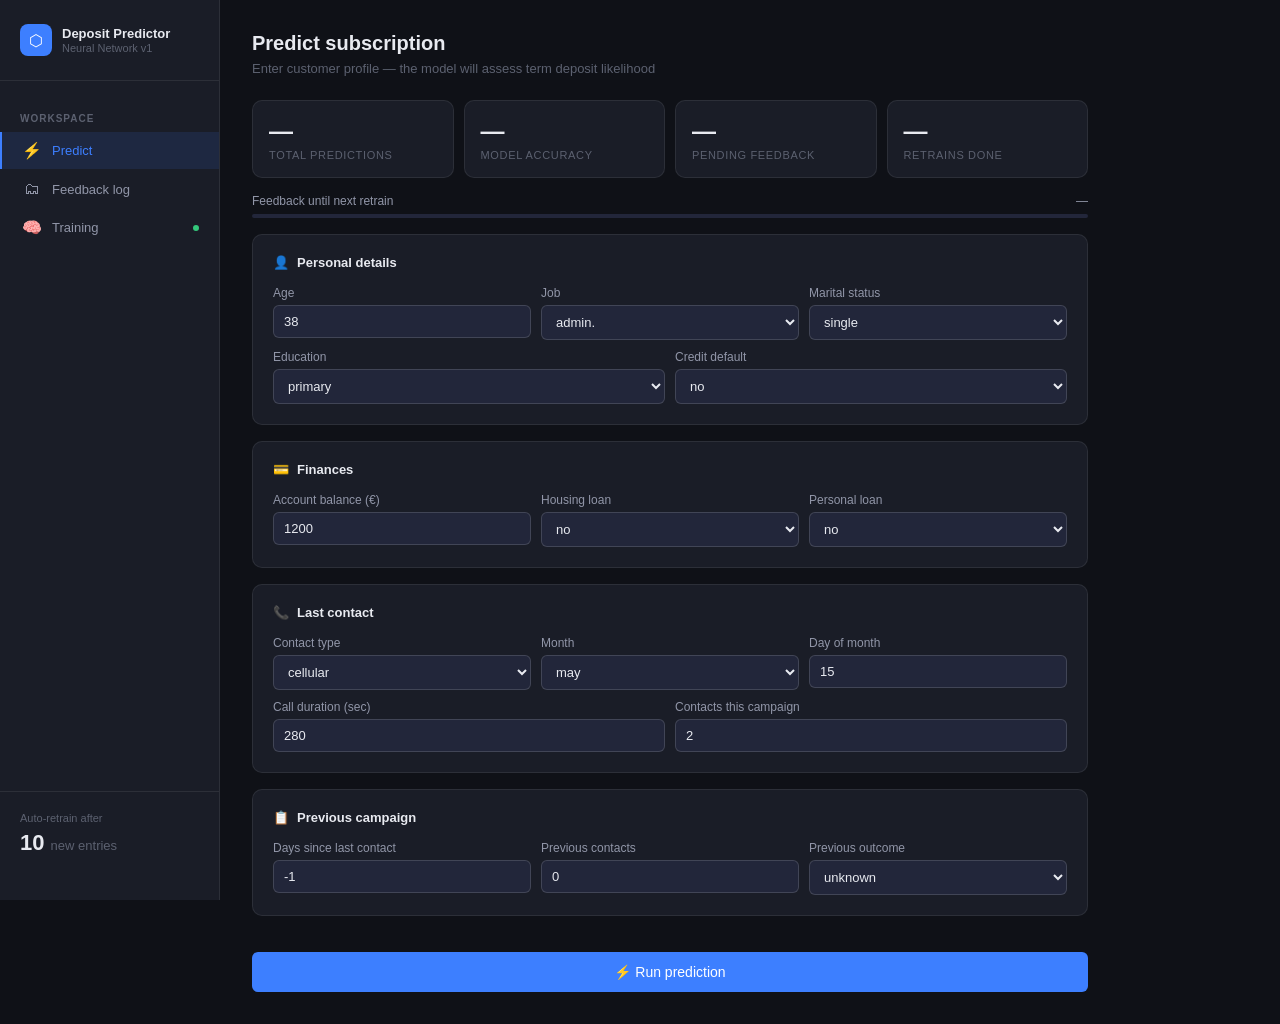
==== static/index.html @ cfec5ee8 "Frontend and new features" ====
<!DOCTYPE html>
<html lang="en">
<head>
<meta charset="UTF-8"/>
<meta name="viewport" content="width=device-width,initial-scale=1"/>
<title>Term Deposit Predictor</title>
<style>
  :root {
    --bg: #0f1117;
    --bg2: #1a1d27;
    --bg3: #22263a;
    --border: rgba(255,255,255,0.08);
    --border2: rgba(255,255,255,0.14);
    --text: #e8eaf0;
    --text2: #9196a8;
    --text3: #5c6170;
    --blue: #3d7fff;
    --blue-dim: rgba(61,127,255,0.12);
    --blue-border: rgba(61,127,255,0.35);
    --green: #34c77b;
    --green-dim: rgba(52,199,123,0.12);
    --green-border: rgba(52,199,123,0.3);
    --red: #f25b5b;
    --red-dim: rgba(242,91,91,0.12);
    --red-border: rgba(242,91,91,0.3);
    --amber: #f5a623;
    --amber-dim: rgba(245,166,35,0.12);
    --radius: 10px;
    --radius-sm: 6px;
    --font: -apple-system, BlinkMacSystemFont, "Segoe UI", sans-serif;
    --mono: "JetBrains Mono", "Fira Code", monospace;
  }
  * { box-sizing: border-box; margin: 0; padding: 0; }
  body { background: var(--bg); color: var(--text); font-family: var(--font); font-size: 14px; min-height: 100vh; }

  /* Layout */
  .shell { display: flex; min-height: 100vh; }
  .sidebar { width: 220px; flex-shrink: 0; background: var(--bg2); border-right: 1px solid var(--border); padding: 1.5rem 0; display: flex; flex-direction: column; position: fixed; top: 0; left: 0; height: 100vh; }
  .main { margin-left: 220px; flex: 1; padding: 2rem; max-width: 900px; }

  .logo { padding: 0 1.25rem 1.5rem; display: flex; align-items: center; gap: 10px; border-bottom: 1px solid var(--border); margin-bottom: 1rem; }
  .logo-icon { width: 32px; height: 32px; background: var(--blue); border-radius: 8px; display: flex; align-items: center; justify-content: center; font-size: 16px; color: #fff; flex-shrink: 0; }
  .logo-text { font-size: 13px; font-weight: 600; color: var(--text); line-height: 1.3; }
  .logo-sub { font-size: 11px; color: var(--text3); font-weight: 400; }

  .nav-item { display: flex; align-items: center; gap: 10px; padding: 9px 1.25rem; font-size: 13px; color: var(--text2); cursor: pointer; transition: all .15s; border-left: 2px solid transparent; margin-bottom: 2px; }
  .nav-item:hover { color: var(--text); background: rgba(255,255,255,0.04); }
  .nav-item.active { color: var(--blue); background: var(--blue-dim); border-left-color: var(--blue); }
  .nav-icon { font-size: 16px; width: 20px; text-align: center; }

  .nav-section { font-size: 10px; font-weight: 600; color: var(--text3); letter-spacing: .1em; text-transform: uppercase; padding: 1rem 1.25rem .5rem; }

  .status-dot { width: 6px; height: 6px; border-radius: 50%; background: var(--green); margin-left: auto; flex-shrink: 0; }
  .status-dot.retraining { background: var(--amber); animation: pulse 1s infinite; }
  @keyframes pulse { 0%,100%{opacity:1} 50%{opacity:.4} }

  /* Cards */
  .card { background: var(--bg2); border: 1px solid var(--border); border-radius: var(--radius); padding: 1.25rem; margin-bottom: 1rem; }
  .card-title { font-size: 13px; font-weight: 600; color: var(--text); margin-bottom: 1rem; display: flex; align-items: center; gap: 8px; }
  .card-title .icon { color: var(--blue); }

  /* Stat row */
  .stat-row { display: grid; grid-template-columns: repeat(4, 1fr); gap: 10px; margin-bottom: 1rem; }
  .stat { background: var(--bg2); border: 1px solid var(--border); border-radius: var(--radius); padding: 1rem; }
  .stat .val { font-size: 24px; font-weight: 600; color: var(--text); font-variant-numeric: tabular-nums; }
  .stat .lbl { font-size: 11px; color: var(--text3); margin-top: 4px; text-transform: uppercase; letter-spacing: .06em; }
  .stat .delta { font-size: 11px; margin-top: 4px; }
  .delta-pos { color: var(--green); }
  .delta-neg { color: var(--red); }

  /* Progress bar */
  .progress-wrap { margin-bottom: 1rem; }
  .progress-label { display: flex; justify-content: space-between; font-size: 12px; color: var(--text2); margin-bottom: 6px; }
  .progress-track { height: 4px; background: var(--bg3); border-radius: 2px; overflow: hidden; }
  .progress-fill { height: 100%; border-radius: 2px; background: var(--blue); transition: width .4s ease; }
  .progress-fill.complete { background: var(--amber); }

  /* Form */
  .section-label { font-size: 10px; font-weight: 600; color: var(--text3); letter-spacing: .1em; text-transform: uppercase; margin: 1.25rem 0 .75rem; }
  .grid-2 { display: grid; grid-template-columns: 1fr 1fr; gap: 10px; }
  .grid-3 { display: grid; grid-template-columns: 1fr 1fr 1fr; gap: 10px; }
  .field { display: flex; flex-direction: column; gap: 5px; }
  .field label { font-size: 12px; color: var(--text2); }
  .field input, .field select {
    background: var(--bg3); border: 1px solid var(--border2); border-radius: var(--radius-sm);
    color: var(--text); font-size: 13px; padding: 8px 10px; outline: none;
    transition: border-color .15s; width: 100%;
  }
  .field input:focus, .field select:focus { border-color: var(--blue); box-shadow: 0 0 0 3px rgba(61,127,255,.12); }
  .field select option { background: var(--bg3); }

  /* Buttons */
  .btn { padding: 10px 18px; border-radius: var(--radius-sm); font-size: 13px; font-weight: 500; cursor: pointer; border: none; display: inline-flex; align-items: center; gap: 8px; transition: all .15s; }
  .btn-primary { background: var(--blue); color: #fff; }
  .btn-primary:hover { background: #2d6ff5; }
  .btn-primary:disabled { opacity: .45; cursor: not-allowed; }
  .btn-ghost { background: transparent; color: var(--text2); border: 1px solid var(--border2); }
  .btn-ghost:hover { color: var(--text); background: rgba(255,255,255,0.05); }
  .btn-full { width: 100%; justify-content: center; margin-top: 1.25rem; padding: 12px; font-size: 14px; }

  /* Result */
  .result-header { display: flex; align-items: center; justify-content: space-between; margin-bottom: 1rem; }
  .badge { font-size: 12px; font-weight: 600; padding: 4px 12px; border-radius: 20px; }
  .badge-yes { background: var(--green-dim); color: var(--green); border: 1px solid var(--green-border); }
  .badge-no  { background: var(--red-dim);   color: var(--red);   border: 1px solid var(--red-border); }

  .prob-display { font-size: 36px; font-weight: 700; color: var(--text); margin-bottom: .25rem; font-variant-numeric: tabular-nums; }
  .prob-sub { font-size: 12px; color: var(--text3); }

  .prob-bar-track { height: 8px; background: var(--bg3); border-radius: 4px; overflow: hidden; margin: 1rem 0 .35rem; }
  .prob-bar-fill { height: 100%; border-radius: 4px; transition: width .7s cubic-bezier(.4,0,.2,1), background .4s; }
  .prob-axis { display: flex; justify-content: space-between; font-size: 11px; color: var(--text3); }

  .factor-row { display: flex; align-items: center; gap: 10px; margin-bottom: 8px; }
  .factor-name { width: 170px; font-size: 12px; color: var(--text2); white-space: nowrap; overflow: hidden; text-overflow: ellipsis; flex-shrink: 0; }
  .factor-bar-wrap { flex: 1; height: 4px; background: var(--bg3); border-radius: 2px; overflow: hidden; }
  .factor-bar { height: 100%; border-radius: 2px; }
  .factor-val { width: 38px; text-align: right; font-size: 11px; color: var(--text3); font-variant-numeric: tabular-nums; }

  .divider { height: 1px; background: var(--border); margin: 1rem 0; }

  /* Feedback */
  .feedback-section { background: var(--bg3); border: 1px solid var(--border); border-radius: var(--radius); padding: 1rem 1.25rem; margin-top: 1rem; }
  .feedback-q { font-size: 13px; color: var(--text2); margin-bottom: .75rem; }
  .feedback-btns { display: flex; gap: 8px; }
  .fb-btn { flex: 1; padding: 10px; border-radius: var(--radius-sm); font-size: 13px; font-weight: 500; cursor: pointer; border: 1px solid var(--border2); background: var(--bg2); color: var(--text2); display: flex; align-items: center; justify-content: center; gap: 6px; transition: all .15s; }
  .fb-btn:hover { border-color: var(--border2); background: rgba(255,255,255,.05); color: var(--text); }
  .fb-btn.active-yes { background: var(--green-dim); border-color: var(--green-border); color: var(--green); }
  .fb-btn.active-no  { background: var(--red-dim);   border-color: var(--red-border);   color: var(--red); }
  .fb-btn:disabled { opacity: .5; cursor: not-allowed; }

  .retrain-notice { margin-top: 10px; font-size: 12px; color: var(--text3); display: flex; align-items: center; gap: 6px; }
  .retrain-notice.triggered { color: var(--amber); }

  /* History table */
  .table-wrap { overflow-x: auto; }
  table { width: 100%; border-collapse: collapse; font-size: 12px; }
  th { font-size: 11px; color: var(--text3); font-weight: 600; text-transform: uppercase; letter-spacing: .06em; padding: 8px 12px; text-align: left; border-bottom: 1px solid var(--border); }
  td { padding: 9px 12px; border-bottom: 1px solid var(--border); color: var(--text2); vertical-align: middle; }
  tr:last-child td { border-bottom: none; }
  .pill { display: inline-block; font-size: 11px; font-weight: 500; padding: 2px 8px; border-radius: 20px; }
  .pill-yes { background: var(--green-dim); color: var(--green); }
  .pill-no  { background: var(--red-dim);   color: var(--red); }
  .pill-match { background: rgba(61,127,255,.12); color: var(--blue); }
  .pill-miss  { background: var(--amber-dim); color: var(--amber); }
  .pill-pending { background: rgba(255,255,255,.06); color: var(--text3); }

  /* Retrain log */
  .log-row { padding: 10px; border-bottom: 1px solid var(--border); font-size: 12px; }
  .log-row:last-child { border-bottom: none; }
  .log-meta { display: flex; align-items: center; justify-content: space-between; margin-bottom: 4px; }
  .log-ts { color: var(--text3); font-family: var(--mono); font-size: 11px; }
  .log-auc { font-weight: 600; color: var(--blue); }
  .log-detail { color: var(--text3); }
  .log-err { color: var(--red); }

  /* Spinner */
  .spin { width: 14px; height: 14px; border: 2px solid rgba(255,255,255,.15); border-top-color: #fff; border-radius: 50%; animation: spin .6s linear infinite; }
  @keyframes spin { to { transform: rotate(360deg); } }
  .spin-blue { border-color: var(--blue-dim); border-top-color: var(--blue); }
  .spin-amber { border-color: var(--amber-dim); border-top-color: var(--amber); }

  /* Page */
  .page { display: none; }
  .page.active { display: block; }
  .page-title { font-size: 20px; font-weight: 600; color: var(--text); margin-bottom: .35rem; }
  .page-sub   { font-size: 13px; color: var(--text3); margin-bottom: 1.5rem; }

  /* Alert */
  .alert { padding: 10px 14px; border-radius: var(--radius-sm); font-size: 13px; margin-bottom: 1rem; display: flex; align-items: center; gap: 8px; }
  .alert-warn { background: var(--amber-dim); border: 1px solid rgba(245,166,35,.3); color: var(--amber); }
  .alert-info { background: var(--blue-dim); border: 1px solid var(--blue-border); color: #78aaff; }
  .alert-success { background: var(--green-dim); border: 1px solid var(--green-border); color: var(--green); }
  .hidden { display: none !important; }
</style>
</head>
<body>
<div class="shell">

  <!-- Sidebar -->
  <nav class="sidebar">
    <div class="logo">
      <div class="logo-icon">⬡</div>
      <div>
        <div class="logo-text">Deposit Predictor</div>
        <div class="logo-sub">Neural Network v1</div>
      </div>
    </div>

    <div class="nav-section">Workspace</div>
    <div class="nav-item active" onclick="showPage('predict')">
      <span class="nav-icon">⚡</span> Predict
    </div>
    <div class="nav-item" onclick="showPage('history')">
      <span class="nav-icon">🗂</span> Feedback log
    </div>
    <div class="nav-item" onclick="showPage('training')">
      <span class="nav-icon">🧠</span> Training
      <span class="status-dot" id="sidebar-dot"></span>
    </div>

    <div style="margin-top:auto; padding: 1.25rem; border-top: 1px solid var(--border)">
      <div style="font-size:11px; color:var(--text3); margin-bottom:6px">Auto-retrain after</div>
      <div style="font-size:22px; font-weight:700; color:var(--text)">10 <span style="font-size:13px;font-weight:400;color:var(--text3)">new entries</span></div>
    </div>
  </nav>

  <!-- Main -->
  <main class="main">

    <!-- ── Predict page ── -->
    <div class="page active" id="page-predict">
      <div class="page-title">Predict subscription</div>
      <div class="page-sub">Enter customer profile — the model will assess term deposit likelihood</div>

      <div class="stat-row" id="stat-row">
        <div class="stat"><div class="val" id="st-total">—</div><div class="lbl">Total predictions</div></div>
        <div class="stat"><div class="val" id="st-acc">—</div><div class="lbl">Model accuracy</div></div>
        <div class="stat"><div class="val" id="st-pending">—</div><div class="lbl">Pending feedback</div></div>
        <div class="stat"><div class="val" id="st-retrains">—</div><div class="lbl">Retrains done</div></div>
      </div>

      <div class="progress-wrap" id="progress-wrap">
        <div class="progress-label">
          <span id="progress-label-text">Feedback until next retrain</span>
          <span id="progress-label-val">—</span>
        </div>
        <div class="progress-track"><div class="progress-fill" id="progress-fill" style="width:0%"></div></div>
      </div>

      <div id="model-warn" class="alert alert-warn hidden">⚠ Model file not found. Place <code>best_model.keras</code> and <code>preprocessor.pkl</code> in the same folder as <code>main.py</code>.</div>
      <div id="retrain-alert" class="alert alert-info hidden"><div class="spin spin-amber" style="width:12px;height:12px;flex-shrink:0"></div> Model is retraining on new data in the background…</div>

      <div class="card">
        <div class="card-title"><span class="icon">👤</span> Personal details</div>
        <div class="grid-3">
          <div class="field"><label>Age</label><input type="number" id="age" value="38" min="18" max="95"></div>
          <div class="field"><label>Job</label>
            <select id="job"><option>admin.</option><option>blue-collar</option><option>entrepreneur</option><option>housemaid</option><option>management</option><option>retired</option><option>self-employed</option><option>services</option><option>student</option><option>technician</option><option>unemployed</option><option>unknown</option></select>
          </div>
          <div class="field"><label>Marital status</label>
            <select id="marital"><option>single</option><option>married</option><option>divorced</option></select>
          </div>
        </div>
        <div class="grid-2" style="margin-top:10px">
          <div class="field"><label>Education</label>
            <select id="education"><option>primary</option><option>secondary</option><option>tertiary</option><option>unknown</option></select>
          </div>
          <div class="field"><label>Credit default</label>
            <select id="default"><option>no</option><option>yes</option></select>
          </div>
        </div>
      </div>

      <div class="card">
        <div class="card-title"><span class="icon">💳</span> Finances</div>
        <div class="grid-3">
          <div class="field"><label>Account balance (€)</label><input type="number" id="balance" value="1200"></div>
          <div class="field"><label>Housing loan</label><select id="housing"><option>no</option><option>yes</option></select></div>
          <div class="field"><label>Personal loan</label><select id="loan"><option>no</option><option>yes</option></select></div>
        </div>
      </div>

      <div class="card">
        <div class="card-title"><span class="icon">📞</span> Last contact</div>
        <div class="grid-3">
          <div class="field"><label>Contact type</label><select id="contact"><option>cellular</option><option>telephone</option><option>unknown</option></select></div>
          <div class="field"><label>Month</label>
            <select id="month"><option>jan</option><option>feb</option><option>mar</option><option>apr</option><option value="may" selected>may</option><option>jun</option><option>jul</option><option>aug</option><option>sep</option><option>oct</option><option>nov</option><option>dec</option></select>
          </div>
          <div class="field"><label>Day of month</label><input type="number" id="day" value="15" min="1" max="31"></div>
        </div>
        <div class="grid-2" style="margin-top:10px">
          <div class="field"><label>Call duration (sec)</label><input type="number" id="duration" value="280" min="0"></div>
          <div class="field"><label>Contacts this campaign</label><input type="number" id="campaign" value="2" min="1"></div>
        </div>
      </div>

      <div class="card">
        <div class="card-title"><span class="icon">📋</span> Previous campaign</div>
        <div class="grid-3">
          <div class="field"><label>Days since last contact</label><input type="number" id="pdays" value="-1"></div>
          <div class="field"><label>Previous contacts</label><input type="number" id="previous" value="0"></div>
          <div class="field"><label>Previous outcome</label>
            <select id="poutcome"><option>unknown</option><option>failure</option><option>success</option><option>other</option></select>
          </div>
        </div>
      </div>

      <button class="btn btn-primary btn-full" id="pred-btn" onclick="runPrediction()">
        <span id="pred-btn-content">⚡ Run prediction</span>
      </button>

      <!-- Result -->
      <div id="result-section" class="hidden" style="margin-top:1rem">
        <div class="card">
          <div class="result-header">
            <div>
              <div style="font-size:11px;color:var(--text3);margin-bottom:4px;text-transform:uppercase;letter-spacing:.08em">Verdict</div>
              <div id="pred-text" style="font-size:16px;font-weight:600;color:var(--text)">—</div>
            </div>
            <span class="badge" id="pred-badge">—</span>
          </div>

          <div class="prob-display" id="prob-display">—</div>
          <div class="prob-sub">Probability of subscription</div>
          <div class="prob-bar-track"><div class="prob-bar-fill" id="prob-bar" style="width:0%"></div></div>
          <div class="prob-axis"><span>0%</span><span>50%</span><span>100%</span></div>

          <div class="divider"></div>
          <div style="font-size:12px;font-weight:600;color:var(--text);margin-bottom:.75rem">Feature contributions</div>
          <div id="factors"></div>
        </div>

        <div class="feedback-section">
          <div class="feedback-q">Did this customer <strong style="color:var(--text)">actually</strong> subscribe to the term deposit?</div>
          <div class="feedback-btns">
            <button class="fb-btn" id="fb-yes" onclick="submitFeedback(1)">✓ Yes, subscribed</button>
            <button class="fb-btn" id="fb-no"  onclick="submitFeedback(0)">✗ No, did not</button>
          </div>
          <div class="retrain-notice hidden" id="retrain-notice"></div>
        </div>
      </div>
    </div>

    <!-- ── History page ── -->
    <div class="page" id="page-history">
      <div class="page-title">Feedback log</div>
      <div class="page-sub">All labelled predictions — ground truth used for retraining</div>
      <div class="card">
        <div class="table-wrap">
          <table id="hist-table">
            <thead><tr>
              <th>#</th><th>Age</th><th>Job</th><th>Balance</th><th>Duration</th>
              <th>Predicted</th><th>Prob</th><th>Actual</th><th>Result</th><th>Used</th><th>Date</th>
            </tr></thead>
            <tbody id="hist-tbody"><tr><td colspan="11" style="text-align:center;padding:2rem;color:var(--text3)">Loading…</td></tr></tbody>
          </table>
        </div>
      </div>
    </div>

    <!-- ── Training page ── -->
    <div class="page" id="page-training">
      <div class="page-title">Training log</div>
      <div class="page-sub">Model retraining history — triggered automatically after every 10 new labelled entries</div>

      <div class="stat-row">
        <div class="stat"><div class="val" id="tr-total">—</div><div class="lbl">Total feedback</div></div>
        <div class="stat"><div class="val" id="tr-pending">—</div><div class="lbl">Pending rows</div></div>
        <div class="stat"><div class="val" id="tr-retrains">—</div><div class="lbl">Retrains run</div></div>
        <div class="stat"><div class="val" id="tr-status" style="font-size:13px">Idle</div><div class="lbl">Status</div></div>
      </div>

      <div id="train-alert" class="alert alert-info hidden" style="margin-bottom:1rem">
        <div class="spin spin-amber" style="width:12px;height:12px;flex-shrink:0"></div>
        Retraining in progress…
      </div>

      <div class="card">
        <div class="card-title"><span class="icon">📜</span> Retrain events</div>
        <div id="retrain-log-container">
          <div style="color:var(--text3);font-size:13px;padding:1rem 0">No retrains yet. Submit 10 feedback entries to trigger the first one.</div>
        </div>
      </div>
    </div>

  </main>
</div>

<script>
const API = '';  // same origin
let currentPrediction = null;
let feedbackGiven = false;

// ── Navigation ────────────────────────────────────────────────────────────
function showPage(name) {
  document.querySelectorAll('.page').forEach(p => p.classList.remove('active'));
  document.querySelectorAll('.nav-item').forEach(n => n.classList.remove('active'));
  document.getElementById('page-' + name).classList.add('active');
  event.currentTarget.classList.add('active');
  if (name === 'history') loadHistory();
  if (name === 'training') loadTrainingLog();
}

// ── Stats polling ────────────────────────────────────────────────────────
async function fetchStats() {
  try {
    const r = await fetch(API + '/api/stats');
    const d = await r.json();
    document.getElementById('st-total').textContent   = d.total_feedback ?? '—';
    document.getElementById('st-acc').textContent     = d.model_accuracy_pct != null ? d.model_accuracy_pct + '%' : '—';
    document.getElementById('st-pending').textContent = d.pending_feedback ?? '—';
    document.getElementById('st-retrains').textContent= (d.retrain_history || []).length;

    const pct = Math.min(100, Math.round(((d.progress_to_retrain || 0) / 10) * 100));
    document.getElementById('progress-fill').style.width = pct + '%';
    document.getElementById('progress-fill').className = 'progress-fill' + (pct >= 100 ? ' complete' : '');
    document.getElementById('progress-label-val').textContent = (d.progress_to_retrain || 0) + ' / 10';

    const dot = document.getElementById('sidebar-dot');
    dot.className = 'status-dot' + (d.is_retraining ? ' retraining' : '');
    document.getElementById('retrain-alert').classList.toggle('hidden', !d.is_retraining);
  } catch(_) {}
}

async function fetchHealth() {
  try {
    const r = await fetch(API + '/api/health');
    const d = await r.json();
    document.getElementById('model-warn').classList.toggle('hidden', d.model_loaded && d.preprocessor_loaded);
  } catch(_) {}
}

// ── Prediction ────────────────────────────────────────────────────────────
function getFormData() {
  const g  = id => document.getElementById(id).value;
  const gn = id => parseFloat(document.getElementById(id).value) || 0;
  return {
    age: gn('age'), job: g('job'), marital: g('marital'), education: g('education'),
    default: g('default'), balance: gn('balance'), housing: g('housing'), loan: g('loan'),
    contact: g('contact'), day: gn('day'), month: g('month'),
    duration: gn('duration'), campaign: Math.max(1, gn('campaign')),
    pdays: gn('pdays'), previous: gn('previous'), poutcome: g('poutcome')
  };
}

async function runPrediction() {
  const btn = document.getElementById('pred-btn');
  const content = document.getElementById('pred-btn-content');
  btn.disabled = true;
  content.innerHTML = '<div class="spin" style="width:14px;height:14px"></div> Analyzing…';
  document.getElementById('result-section').classList.add('hidden');
  feedbackGiven = false;
  currentPrediction = null;

  try {
    const data = getFormData();
    const r = await fetch(API + '/api/predict', {
      method: 'POST',
      headers: {'Content-Type': 'application/json'},
      body: JSON.stringify(data)
    });
    if (!r.ok) { const e = await r.json(); throw new Error(e.detail || 'Prediction failed'); }
    const result = await r.json();
    currentPrediction = { ...result, inputData: data };
    renderResult(result);
    document.getElementById('result-section').classList.remove('hidden');
    document.getElementById('fb-yes').className = 'fb-btn';
    document.getElementById('fb-no').className  = 'fb-btn';
    document.getElementById('fb-yes').disabled  = false;
    document.getElementById('fb-no').disabled   = false;
    document.getElementById('retrain-notice').classList.add('hidden');
    fetchStats();
  } catch(e) {
    alert('Error: ' + e.message);
  }
  btn.disabled = false;
  content.textContent = '⚡ Run prediction';
}

function renderResult(result) {
  const sub = result.prediction === 1;
  const pct = Math.round(result.probability * 100);

  document.getElementById('pred-text').textContent = sub ? 'Will likely subscribe' : 'Unlikely to subscribe';
  const badge = document.getElementById('pred-badge');
  badge.textContent  = sub ? 'Positive' : 'Negative';
  badge.className    = 'badge ' + (sub ? 'badge-yes' : 'badge-no');

  document.getElementById('prob-display').textContent = pct + '%';
  const bar = document.getElementById('prob-bar');
  bar.style.width      = pct + '%';
  bar.style.background = sub ? 'var(--green)' : 'var(--red)';

  // Synthetic feature importance based on actual input values
  const inp = currentPrediction.inputData;
  const factors = [
    { name: 'Call duration',     val: Math.min(1, inp.duration / 900), dir: 1 },
    { name: 'Account balance',   val: Math.min(1, Math.max(0, inp.balance) / 10000), dir: inp.balance > 0 ? 1 : -1 },
    { name: 'Prev. outcome',     val: inp.poutcome === 'success' ? 0.9 : inp.poutcome === 'failure' ? 0.4 : 0.2, dir: inp.poutcome === 'success' ? 1 : -1 },
    { name: 'Campaign contacts', val: Math.min(1, inp.campaign / 10), dir: -1 },
    { name: 'Debt load',         val: ((inp.housing === 'yes' ? 0.4 : 0) + (inp.loan === 'yes' ? 0.4 : 0) + (inp.default === 'yes' ? 0.6 : 0)), dir: -1 },
  ];

  const container = document.getElementById('factors');
  container.innerHTML = '';
  factors.forEach(f => {
    const w = Math.round(Math.min(1, f.val) * 100);
    const clr = f.dir > 0 ? 'var(--green)' : 'var(--red)';
    const sign = f.dir > 0 ? '+' : '−';
    const row = document.createElement('div');
    row.className = 'factor-row';
    row.innerHTML = `
      <div class="factor-name">${f.name}</div>
      <div class="factor-bar-wrap"><div class="factor-bar" style="width:${w}%;background:${clr}"></div></div>
      <div class="factor-val" style="color:${clr}">${sign}${w}%</div>`;
    container.appendChild(row);
  });
}

// ── Feedback ──────────────────────────────────────────────────────────────
async function submitFeedback(actual) {
  if (feedbackGiven || !currentPrediction) return;
  feedbackGiven = true;
  document.getElementById('fb-yes').disabled = true;
  document.getElementById('fb-no').disabled  = true;
  document.getElementById('fb-' + (actual === 1 ? 'yes' : 'no')).className =
    'fb-btn ' + (actual === 1 ? 'active-yes' : 'active-no');

  const notice = document.getElementById('retrain-notice');
  notice.className = 'retrain-notice';
  notice.innerHTML = '<div class="spin spin-amber" style="width:10px;height:10px;flex-shrink:0"></div> Saving feedback…';
  notice.classList.remove('hidden');

  try {
    const payload = {
      ...currentPrediction.inputData,
      predicted: currentPrediction.prediction,
      probability: currentPrediction.probability,
      actual
    };
    const r = await fetch(API + '/api/feedback', {
      method: 'POST',
      headers: {'Content-Type': 'application/json'},
      body: JSON.stringify(payload)
    });
    if (!r.ok) throw new Error('Save failed');
    const d = await r.json();

    if (d.retrain_triggered) {
      notice.className = 'retrain-notice triggered';
      notice.innerHTML = '🔄 10 new entries collected — model retraining started in background!';
    } else {
      const left = d.pending_until_retrain;
      notice.innerHTML = `✓ Feedback saved. ${left} more entr${left===1?'y':'ies'} until next retrain.`;
    }
    fetchStats();
  } catch(e) {
    notice.innerHTML = '⚠ Failed to save feedback: ' + e.message;
  }
  document.getElementById('fb-yes').disabled = false;
  document.getElementById('fb-no').disabled  = false;
}

// ── History ───────────────────────────────────────────────────────────────
async function loadHistory() {
  try {
    const r = await fetch(API + '/api/feedback/history?limit=100');
    const rows = await r.json();
    const tbody = document.getElementById('hist-tbody');
    if (!rows.length) {
      tbody.innerHTML = '<tr><td colspan="11" style="text-align:center;padding:2rem;color:var(--text3)">No feedback submitted yet.</td></tr>';
      return;
    }
    tbody.innerHTML = rows.map(row => {
      const match = row.predicted === row.actual;
      const used  = row.used_in_train;
      const date  = row.created_at ? row.created_at.slice(0,16).replace('T',' ') : '—';
      return `<tr>
        <td style="color:var(--text3);font-family:var(--mono)">${row.id}</td>
        <td>${row.age}</td>
        <td>${row.job}</td>
        <td>€${Number(row.balance).toLocaleString()}</td>
        <td>${row.duration}s</td>
        <td><span class="pill ${row.predicted?'pill-yes':'pill-no'}">${row.predicted?'Yes':'No'}</span></td>
        <td style="font-variant-numeric:tabular-nums">${Math.round(row.probability*100)}%</td>
        <td><span class="pill ${row.actual?'pill-yes':'pill-no'}">${row.actual?'Yes':'No'}</span></td>
        <td><span class="pill ${match?'pill-match':'pill-miss'}">${match?'Correct':'Incorrect'}</span></td>
        <td><span class="pill ${used?'pill-match':'pill-pending'}">${used?'Used':'Pending'}</span></td>
        <td style="color:var(--text3);font-size:11px;font-family:var(--mono)">${date}</td>
      </tr>`;
    }).join('');
  } catch(e) {
    document.getElementById('hist-tbody').innerHTML =
      '<tr><td colspan="11" style="color:var(--red);padding:1rem">' + e.message + '</td></tr>';
  }
}

// ── Training log ──────────────────────────────────────────────────────────
async function loadTrainingLog() {
  try {
    const r = await fetch(API + '/api/stats');
    const d = await r.json();
    document.getElementById('tr-total').textContent    = d.total_feedback ?? '—';
    document.getElementById('tr-pending').textContent  = d.pending_feedback ?? '—';
    document.getElementById('tr-retrains').textContent = (d.retrain_history || []).length;
    document.getElementById('tr-status').textContent   = d.is_retraining ? '🔄 Retraining' : '✓ Idle';
    document.getElementById('train-alert').classList.toggle('hidden', !d.is_retraining);

    const logs = d.retrain_history || [];
    const cont = document.getElementById('retrain-log-container');
    if (!logs.length) {
      cont.innerHTML = '<div style="color:var(--text3);font-size:13px;padding:.5rem 0">No retrains yet. Submit 10 feedback entries to trigger the first one.</div>';
      return;
    }
    cont.innerHTML = logs.map(log => {
      const ok = !log.status.startsWith('error');
      return `<div class="log-row">
        <div class="log-meta">
          <span class="log-ts">${log.triggered_at.slice(0,19).replace('T',' ')} UTC</span>
          ${ok ? `<span class="log-auc">AUC ${log.val_auc}</span>` : '<span class="log-err">Failed</span>'}
        </div>
        <div class="log-detail">
          ${ok
            ? `${log.rows_used.toLocaleString()} rows · ${log.epochs_run} epochs · accuracy ${Math.round(log.val_accuracy*100)}%`
            : log.status
          }
        </div>
      </div>`;
    }).join('');
  } catch(e) {}
}

// ── Init ──────────────────────────────────────────────────────────────────
fetchHealth();
fetchStats();
setInterval(fetchStats, 8000);
</script>
</body>
</html>
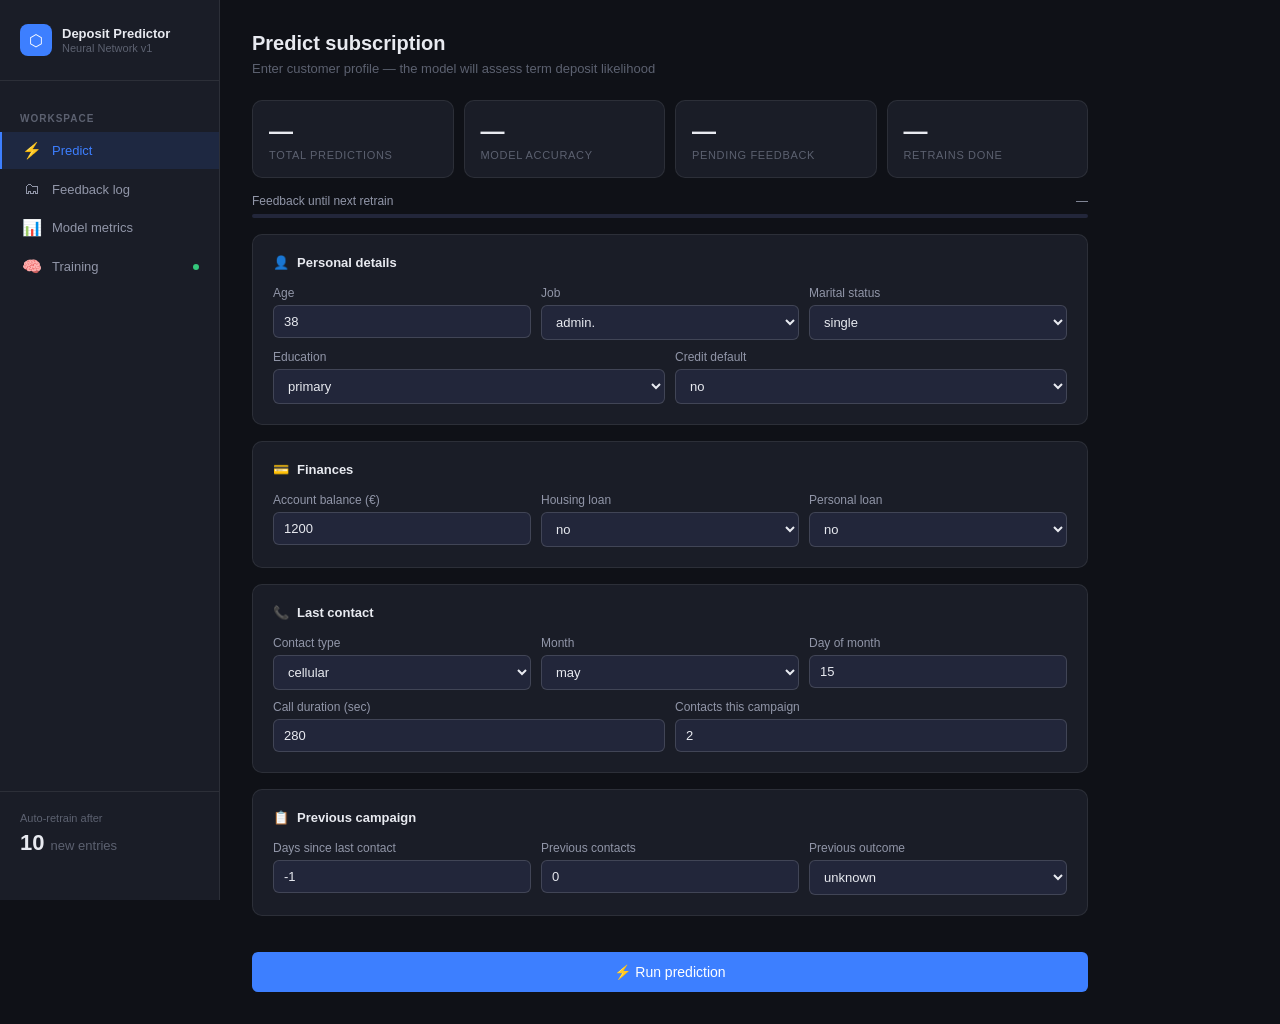
==== commit 647bb7fd: "metrics added" ====
--- a/static/index.html
+++ b/static/index.html
@@ -25,6 +25,9 @@
     --red-border: rgba(242,91,91,0.3);
     --amber: #f5a623;
     --amber-dim: rgba(245,166,35,0.12);
+    --purple: #a78bfa;
+    --purple-dim: rgba(167,139,250,0.12);
+    --purple-border: rgba(167,139,250,0.3);
     --radius: 10px;
     --radius-sm: 6px;
     --font: -apple-system, BlinkMacSystemFont, "Segoe UI", sans-serif;
@@ -33,7 +36,6 @@
   * { box-sizing: border-box; margin: 0; padding: 0; }
   body { background: var(--bg); color: var(--text); font-family: var(--font); font-size: 14px; min-height: 100vh; }
 
-  /* Layout */
   .shell { display: flex; min-height: 100vh; }
   .sidebar { width: 220px; flex-shrink: 0; background: var(--bg2); border-right: 1px solid var(--border); padding: 1.5rem 0; display: flex; flex-direction: column; position: fixed; top: 0; left: 0; height: 100vh; }
   .main { margin-left: 220px; flex: 1; padding: 2rem; max-width: 900px; }
@@ -54,28 +56,23 @@
   .status-dot.retraining { background: var(--amber); animation: pulse 1s infinite; }
   @keyframes pulse { 0%,100%{opacity:1} 50%{opacity:.4} }
 
-  /* Cards */
   .card { background: var(--bg2); border: 1px solid var(--border); border-radius: var(--radius); padding: 1.25rem; margin-bottom: 1rem; }
   .card-title { font-size: 13px; font-weight: 600; color: var(--text); margin-bottom: 1rem; display: flex; align-items: center; gap: 8px; }
   .card-title .icon { color: var(--blue); }
 
-  /* Stat row */
   .stat-row { display: grid; grid-template-columns: repeat(4, 1fr); gap: 10px; margin-bottom: 1rem; }
+  .stat-row-3 { display: grid; grid-template-columns: repeat(3, 1fr); gap: 10px; margin-bottom: 1rem; }
   .stat { background: var(--bg2); border: 1px solid var(--border); border-radius: var(--radius); padding: 1rem; }
   .stat .val { font-size: 24px; font-weight: 600; color: var(--text); font-variant-numeric: tabular-nums; }
   .stat .lbl { font-size: 11px; color: var(--text3); margin-top: 4px; text-transform: uppercase; letter-spacing: .06em; }
-  .stat .delta { font-size: 11px; margin-top: 4px; }
-  .delta-pos { color: var(--green); }
-  .delta-neg { color: var(--red); }
-
-  /* Progress bar */
+  .stat .sub { font-size: 11px; color: var(--text3); margin-top: 4px; }
+
   .progress-wrap { margin-bottom: 1rem; }
   .progress-label { display: flex; justify-content: space-between; font-size: 12px; color: var(--text2); margin-bottom: 6px; }
   .progress-track { height: 4px; background: var(--bg3); border-radius: 2px; overflow: hidden; }
   .progress-fill { height: 100%; border-radius: 2px; background: var(--blue); transition: width .4s ease; }
   .progress-fill.complete { background: var(--amber); }
 
-  /* Form */
   .section-label { font-size: 10px; font-weight: 600; color: var(--text3); letter-spacing: .1em; text-transform: uppercase; margin: 1.25rem 0 .75rem; }
   .grid-2 { display: grid; grid-template-columns: 1fr 1fr; gap: 10px; }
   .grid-3 { display: grid; grid-template-columns: 1fr 1fr 1fr; gap: 10px; }
@@ -89,7 +86,6 @@
   .field input:focus, .field select:focus { border-color: var(--blue); box-shadow: 0 0 0 3px rgba(61,127,255,.12); }
   .field select option { background: var(--bg3); }
 
-  /* Buttons */
   .btn { padding: 10px 18px; border-radius: var(--radius-sm); font-size: 13px; font-weight: 500; cursor: pointer; border: none; display: inline-flex; align-items: center; gap: 8px; transition: all .15s; }
   .btn-primary { background: var(--blue); color: #fff; }
   .btn-primary:hover { background: #2d6ff5; }
@@ -98,7 +94,6 @@
   .btn-ghost:hover { color: var(--text); background: rgba(255,255,255,0.05); }
   .btn-full { width: 100%; justify-content: center; margin-top: 1.25rem; padding: 12px; font-size: 14px; }
 
-  /* Result */
   .result-header { display: flex; align-items: center; justify-content: space-between; margin-bottom: 1rem; }
   .badge { font-size: 12px; font-weight: 600; padding: 4px 12px; border-radius: 20px; }
   .badge-yes { background: var(--green-dim); color: var(--green); border: 1px solid var(--green-border); }
@@ -119,7 +114,6 @@
 
   .divider { height: 1px; background: var(--border); margin: 1rem 0; }
 
-  /* Feedback */
   .feedback-section { background: var(--bg3); border: 1px solid var(--border); border-radius: var(--radius); padding: 1rem 1.25rem; margin-top: 1rem; }
   .feedback-q { font-size: 13px; color: var(--text2); margin-bottom: .75rem; }
   .feedback-btns { display: flex; gap: 8px; }
@@ -132,7 +126,6 @@
   .retrain-notice { margin-top: 10px; font-size: 12px; color: var(--text3); display: flex; align-items: center; gap: 6px; }
   .retrain-notice.triggered { color: var(--amber); }
 
-  /* History table */
   .table-wrap { overflow-x: auto; }
   table { width: 100%; border-collapse: collapse; font-size: 12px; }
   th { font-size: 11px; color: var(--text3); font-weight: 600; text-transform: uppercase; letter-spacing: .06em; padding: 8px 12px; text-align: left; border-bottom: 1px solid var(--border); }
@@ -145,7 +138,6 @@
   .pill-miss  { background: var(--amber-dim); color: var(--amber); }
   .pill-pending { background: rgba(255,255,255,.06); color: var(--text3); }
 
-  /* Retrain log */
   .log-row { padding: 10px; border-bottom: 1px solid var(--border); font-size: 12px; }
   .log-row:last-child { border-bottom: none; }
   .log-meta { display: flex; align-items: center; justify-content: space-between; margin-bottom: 4px; }
@@ -154,24 +146,92 @@
   .log-detail { color: var(--text3); }
   .log-err { color: var(--red); }
 
-  /* Spinner */
   .spin { width: 14px; height: 14px; border: 2px solid rgba(255,255,255,.15); border-top-color: #fff; border-radius: 50%; animation: spin .6s linear infinite; }
   @keyframes spin { to { transform: rotate(360deg); } }
   .spin-blue { border-color: var(--blue-dim); border-top-color: var(--blue); }
   .spin-amber { border-color: var(--amber-dim); border-top-color: var(--amber); }
 
-  /* Page */
   .page { display: none; }
   .page.active { display: block; }
   .page-title { font-size: 20px; font-weight: 600; color: var(--text); margin-bottom: .35rem; }
   .page-sub   { font-size: 13px; color: var(--text3); margin-bottom: 1.5rem; }
 
-  /* Alert */
   .alert { padding: 10px 14px; border-radius: var(--radius-sm); font-size: 13px; margin-bottom: 1rem; display: flex; align-items: center; gap: 8px; }
   .alert-warn { background: var(--amber-dim); border: 1px solid rgba(245,166,35,.3); color: var(--amber); }
   .alert-info { background: var(--blue-dim); border: 1px solid var(--blue-border); color: #78aaff; }
   .alert-success { background: var(--green-dim); border: 1px solid var(--green-border); color: var(--green); }
   .hidden { display: none !important; }
+
+  /* ── Metrics page specific styles ── */
+  .metrics-grid { display: grid; grid-template-columns: 1fr 1fr; gap: 1rem; margin-bottom: 1rem; }
+
+  /* Confusion matrix */
+  .cm-wrap { display: flex; flex-direction: column; align-items: center; gap: 8px; }
+  .cm-table { display: grid; grid-template-columns: auto 1fr 1fr; grid-template-rows: auto 1fr 1fr; gap: 4px; }
+  .cm-label-top { display: flex; }
+  .cm-axis-label { font-size: 11px; color: var(--text3); font-weight: 600; letter-spacing: .08em; text-transform: uppercase; text-align: center; padding: 4px 8px; }
+  .cm-row-label { font-size: 11px; color: var(--text3); writing-mode: vertical-rl; text-orientation: mixed; transform: rotate(180deg); text-align: center; font-weight: 600; letter-spacing: .08em; text-transform: uppercase; display: flex; align-items: center; justify-content: center; padding: 4px; }
+  .cm-cell { width: 90px; height: 80px; border-radius: var(--radius-sm); display: flex; flex-direction: column; align-items: center; justify-content: center; gap: 4px; border: 1px solid var(--border); transition: transform .15s; cursor: default; }
+  .cm-cell:hover { transform: scale(1.03); }
+  .cm-cell-val { font-size: 26px; font-weight: 700; font-variant-numeric: tabular-nums; }
+  .cm-cell-lbl { font-size: 10px; font-weight: 600; letter-spacing: .06em; text-transform: uppercase; }
+  .cm-tp { background: rgba(52,199,123,0.18); border-color: var(--green-border); }
+  .cm-tp .cm-cell-val { color: var(--green); }
+  .cm-tp .cm-cell-lbl { color: rgba(52,199,123,0.6); }
+  .cm-tn { background: rgba(61,127,255,0.12); border-color: var(--blue-border); }
+  .cm-tn .cm-cell-val { color: var(--blue); }
+  .cm-tn .cm-cell-lbl { color: rgba(61,127,255,0.5); }
+  .cm-fp { background: rgba(242,91,91,0.12); border-color: var(--red-border); }
+  .cm-fp .cm-cell-val { color: var(--red); }
+  .cm-fp .cm-cell-lbl { color: rgba(242,91,91,0.5); }
+  .cm-fn { background: rgba(245,166,35,0.12); border-color: rgba(245,166,35,0.3); }
+  .cm-fn .cm-cell-val { color: var(--amber); }
+  .cm-fn .cm-cell-lbl { color: rgba(245,166,35,0.5); }
+
+  /* Gauge */
+  .gauge-wrap { display: flex; flex-direction: column; align-items: center; gap: 6px; }
+  .gauge-svg { overflow: visible; }
+  .gauge-val { font-size: 28px; font-weight: 700; fill: var(--text); font-family: var(--font); }
+  .gauge-lbl { font-size: 11px; fill: var(--text3); font-family: var(--font); text-anchor: middle; }
+
+  /* Metric bars */
+  .metric-bar-row { display: flex; align-items: center; gap: 12px; margin-bottom: 14px; }
+  .metric-bar-label { width: 100px; font-size: 12px; color: var(--text2); flex-shrink: 0; }
+  .metric-bar-track { flex: 1; height: 8px; background: var(--bg3); border-radius: 4px; overflow: hidden; }
+  .metric-bar-fill { height: 100%; border-radius: 4px; transition: width 1s cubic-bezier(.4,0,.2,1); }
+  .metric-bar-val { width: 42px; text-align: right; font-size: 12px; font-weight: 600; font-variant-numeric: tabular-nums; }
+
+  /* ROC curve */
+  .roc-wrap { position: relative; }
+  .roc-svg { width: 100%; }
+  .roc-label { font-size: 11px; fill: var(--text3); font-family: var(--font); }
+  .roc-auc-badge { display: inline-flex; align-items: center; gap: 6px; background: var(--purple-dim); border: 1px solid var(--purple-border); border-radius: 20px; padding: 4px 12px; font-size: 12px; font-weight: 600; color: var(--purple); margin-top: 8px; }
+
+  /* Threshold slider */
+  .threshold-wrap { margin-top: .5rem; }
+  .threshold-slider { width: 100%; -webkit-appearance: none; appearance: none; height: 4px; border-radius: 2px; background: var(--bg3); outline: none; cursor: pointer; }
+  .threshold-slider::-webkit-slider-thumb { -webkit-appearance: none; width: 16px; height: 16px; border-radius: 50%; background: var(--blue); border: 2px solid var(--bg2); cursor: pointer; }
+  .threshold-metrics { display: grid; grid-template-columns: repeat(3, 1fr); gap: 8px; margin-top: 12px; }
+  .threshold-metric { background: var(--bg3); border-radius: var(--radius-sm); padding: 10px; text-align: center; }
+  .threshold-metric .t-val { font-size: 18px; font-weight: 700; color: var(--text); font-variant-numeric: tabular-nums; }
+  .threshold-metric .t-lbl { font-size: 10px; color: var(--text3); text-transform: uppercase; letter-spacing: .08em; margin-top: 3px; }
+
+  /* Class distribution */
+  .dist-bar-wrap { height: 24px; background: var(--bg3); border-radius: var(--radius-sm); overflow: hidden; display: flex; margin: 10px 0; }
+  .dist-bar-pos { background: var(--green); height: 100%; transition: width 1s cubic-bezier(.4,0,.2,1); display: flex; align-items: center; justify-content: center; font-size: 11px; font-weight: 600; color: rgba(0,0,0,0.6); }
+  .dist-bar-neg { background: var(--red); height: 100%; flex: 1; display: flex; align-items: center; justify-content: center; font-size: 11px; font-weight: 600; color: rgba(255,255,255,0.5); }
+
+  /* History AUC chart */
+  .auc-chart-wrap { position: relative; height: 120px; margin-top: 8px; }
+  .auc-chart-svg { width: 100%; height: 100%; overflow: visible; }
+
+  /* Empty state */
+  .empty-state { text-align: center; padding: 3rem 1rem; color: var(--text3); font-size: 13px; }
+  .empty-icon { font-size: 32px; margin-bottom: 10px; }
+
+  .metric-tooltip { position: relative; display: inline-flex; align-items: center; }
+  .metric-tooltip .tip { font-size: 10px; color: var(--text3); margin-left: 6px; cursor: help; }
+  .info-chip { font-size: 10px; color: var(--text3); background: var(--bg3); border: 1px solid var(--border); border-radius: 4px; padding: 2px 6px; margin-left: 6px; cursor: help; }
 </style>
 </head>
 <body>
@@ -188,13 +248,16 @@
     </div>
 
     <div class="nav-section">Workspace</div>
-    <div class="nav-item active" onclick="showPage('predict')">
+    <div class="nav-item active" id="nav-predict" onclick="showPage('predict', this)">
       <span class="nav-icon">⚡</span> Predict
     </div>
-    <div class="nav-item" onclick="showPage('history')">
+    <div class="nav-item" id="nav-history" onclick="showPage('history', this)">
       <span class="nav-icon">🗂</span> Feedback log
     </div>
-    <div class="nav-item" onclick="showPage('training')">
+    <div class="nav-item" id="nav-metrics" onclick="showPage('metrics', this)">
+      <span class="nav-icon">📊</span> Model metrics
+    </div>
+    <div class="nav-item" id="nav-training" onclick="showPage('training', this)">
       <span class="nav-icon">🧠</span> Training
       <span class="status-dot" id="sidebar-dot"></span>
     </div>
@@ -340,6 +403,204 @@
       </div>
     </div>
 
+    <!-- ── Metrics page ── -->
+    <div class="page" id="page-metrics">
+      <div class="page-title">Model metrics</div>
+      <div class="page-sub">Live performance evaluation computed from all labelled feedback</div>
+
+      <div id="metrics-empty" class="hidden">
+        <div class="empty-state">
+          <div class="empty-icon">📭</div>
+          <div>No feedback data yet.</div>
+          <div style="margin-top:6px;font-size:12px">Submit predictions and label them to start seeing metrics here.</div>
+        </div>
+      </div>
+
+      <div id="metrics-content">
+
+        <!-- Top KPI row -->
+        <div class="stat-row" id="kpi-row">
+          <div class="stat">
+            <div class="val" id="m-accuracy">—</div>
+            <div class="lbl">Accuracy</div>
+            <div class="sub">Overall correct rate</div>
+          </div>
+          <div class="stat">
+            <div class="val" id="m-precision" style="color:var(--blue)">—</div>
+            <div class="lbl">Precision</div>
+            <div class="sub">Of predicted yes, actually yes</div>
+          </div>
+          <div class="stat">
+            <div class="val" id="m-recall" style="color:var(--green)">—</div>
+            <div class="lbl">Recall</div>
+            <div class="sub">Of actual yes, correctly caught</div>
+          </div>
+          <div class="stat">
+            <div class="val" id="m-f1" style="color:var(--purple)">—</div>
+            <div class="lbl">F1 Score</div>
+            <div class="sub">Precision–recall balance</div>
+          </div>
+        </div>
+
+        <div class="metrics-grid">
+          <!-- Confusion Matrix -->
+          <div class="card">
+            <div class="card-title"><span class="icon">🔲</span> Confusion matrix</div>
+            <div class="cm-wrap">
+              <div style="font-size:11px;color:var(--text3);margin-bottom:8px;align-self:flex-start;margin-left:28px">
+                <span style="margin-right:4px">Predicted →</span>
+              </div>
+              <div style="display:flex;gap:4px;margin-left:28px;margin-bottom:4px">
+                <div style="width:90px;text-align:center;font-size:11px;color:var(--text3);font-weight:600;text-transform:uppercase;letter-spacing:.06em">No</div>
+                <div style="width:90px;text-align:center;font-size:11px;color:var(--text3);font-weight:600;text-transform:uppercase;letter-spacing:.06em">Yes</div>
+              </div>
+              <div style="display:flex;align-items:center;gap:4px">
+                <div style="display:flex;flex-direction:column;gap:4px;align-items:center;width:24px">
+                  <div style="font-size:10px;color:var(--text3);font-weight:600;text-transform:uppercase;letter-spacing:.06em;writing-mode:vertical-rl;transform:rotate(180deg);height:80px;display:flex;align-items:center">No</div>
+                  <div style="font-size:10px;color:var(--text3);font-weight:600;text-transform:uppercase;letter-spacing:.06em;writing-mode:vertical-rl;transform:rotate(180deg);height:80px;display:flex;align-items:center">Yes</div>
+                </div>
+                <div style="display:flex;flex-direction:column;gap:4px">
+                  <div style="display:flex;gap:4px">
+                    <div class="cm-cell cm-tn"><div class="cm-cell-val" id="cm-tn">—</div><div class="cm-cell-lbl">True Neg</div></div>
+                    <div class="cm-cell cm-fp"><div class="cm-cell-val" id="cm-fp">—</div><div class="cm-cell-lbl">False Pos</div></div>
+                  </div>
+                  <div style="display:flex;gap:4px">
+                    <div class="cm-cell cm-fn"><div class="cm-cell-val" id="cm-fn">—</div><div class="cm-cell-lbl">False Neg</div></div>
+                    <div class="cm-cell cm-tp"><div class="cm-cell-val" id="cm-tp">—</div><div class="cm-cell-lbl">True Pos</div></div>
+                  </div>
+                </div>
+                <div style="font-size:10px;color:var(--text3);font-weight:600;text-transform:uppercase;letter-spacing:.06em;writing-mode:vertical-rl;margin-left:4px">← Actual</div>
+              </div>
+            </div>
+          </div>
+
+          <!-- Gauge + class dist -->
+          <div class="card">
+            <div class="card-title"><span class="icon">🎯</span> Accuracy gauge</div>
+            <div style="display:flex;flex-direction:column;align-items:center">
+              <svg class="gauge-svg" viewBox="0 0 200 120" width="200" height="120">
+                <!-- Track -->
+                <path d="M 20 100 A 80 80 0 0 1 180 100" fill="none" stroke="var(--bg3)" stroke-width="14" stroke-linecap="round"/>
+                <!-- Fill — animated via JS -->
+                <path id="gauge-arc" d="M 20 100 A 80 80 0 0 1 180 100" fill="none" stroke="var(--blue)" stroke-width="14" stroke-linecap="round"
+                      stroke-dasharray="251.2" stroke-dashoffset="251.2" style="transition:stroke-dashoffset 1s cubic-bezier(.4,0,.2,1),stroke .4s"/>
+                <text x="100" y="88" text-anchor="middle" class="gauge-val" id="gauge-text">—</text>
+                <text x="100" y="108" text-anchor="middle" class="gauge-lbl">Accuracy</text>
+                <text x="20" y="116" text-anchor="middle" style="font-size:10px;fill:var(--text3);font-family:var(--font)">0%</text>
+                <text x="180" y="116" text-anchor="middle" style="font-size:10px;fill:var(--text3);font-family:var(--font)">100%</text>
+              </svg>
+
+              <div style="width:100%;margin-top:.75rem">
+                <div style="font-size:11px;color:var(--text3);margin-bottom:6px;text-transform:uppercase;letter-spacing:.06em">Class distribution in feedback</div>
+                <div class="dist-bar-wrap">
+                  <div class="dist-bar-pos" id="dist-pos" style="width:50%">—</div>
+                  <div class="dist-bar-neg" id="dist-neg">—</div>
+                </div>
+                <div style="display:flex;justify-content:space-between;font-size:11px;color:var(--text3)">
+                  <span style="color:var(--green)">■ Subscribed</span>
+                  <span style="color:var(--red)">■ Did not subscribe</span>
+                </div>
+              </div>
+            </div>
+          </div>
+        </div>
+
+        <!-- Metric bars -->
+        <div class="card">
+          <div class="card-title"><span class="icon">📐</span> Classification metrics</div>
+          <div id="metric-bars">
+            <div class="metric-bar-row">
+              <div class="metric-bar-label">Accuracy</div>
+              <div class="metric-bar-track"><div class="metric-bar-fill" id="bar-accuracy" style="width:0%;background:var(--text2)"></div></div>
+              <div class="metric-bar-val" id="barval-accuracy" style="color:var(--text2)">—</div>
+            </div>
+            <div class="metric-bar-row">
+              <div class="metric-bar-label">Precision</div>
+              <div class="metric-bar-track"><div class="metric-bar-fill" id="bar-precision" style="width:0%;background:var(--blue)"></div></div>
+              <div class="metric-bar-val" id="barval-precision" style="color:var(--blue)">—</div>
+            </div>
+            <div class="metric-bar-row">
+              <div class="metric-bar-label">Recall</div>
+              <div class="metric-bar-track"><div class="metric-bar-fill" id="bar-recall" style="width:0%;background:var(--green)"></div></div>
+              <div class="metric-bar-val" id="barval-recall" style="color:var(--green)">—</div>
+            </div>
+            <div class="metric-bar-row">
+              <div class="metric-bar-label">F1 Score</div>
+              <div class="metric-bar-track"><div class="metric-bar-fill" id="bar-f1" style="width:0%;background:var(--purple)"></div></div>
+              <div class="metric-bar-val" id="barval-f1" style="color:var(--purple)">—</div>
+            </div>
+            <div class="metric-bar-row">
+              <div class="metric-bar-label">Specificity</div>
+              <div class="metric-bar-track"><div class="metric-bar-fill" id="bar-specificity" style="width:0%;background:var(--amber)"></div></div>
+              <div class="metric-bar-val" id="barval-specificity" style="color:var(--amber)">—</div>
+            </div>
+          </div>
+
+          <div class="divider"></div>
+          <div style="font-size:11px;color:var(--text3);line-height:1.7">
+            <strong style="color:var(--text2)">Precision</strong> — Of all customers predicted to subscribe, what fraction actually did.<br>
+            <strong style="color:var(--text2)">Recall</strong> — Of all customers who actually subscribed, what fraction the model caught.<br>
+            <strong style="color:var(--text2)">Specificity</strong> — Of all customers who did not subscribe, what fraction were correctly rejected.<br>
+            <strong style="color:var(--text2)">F1</strong> — Harmonic mean of precision and recall. Useful when classes are imbalanced.
+          </div>
+        </div>
+
+        <!-- Threshold explorer -->
+        <div class="card">
+          <div class="card-title"><span class="icon">🎚</span> Threshold explorer</div>
+          <div style="font-size:12px;color:var(--text3);margin-bottom:1rem">
+            Drag to see how different decision thresholds affect precision and recall. Current model uses <strong style="color:var(--text)">0.50</strong>.
+          </div>
+          <div class="threshold-wrap">
+            <div style="display:flex;justify-content:space-between;font-size:12px;color:var(--text2);margin-bottom:6px">
+              <span>Threshold</span>
+              <span id="threshold-display" style="font-weight:600;color:var(--text);font-variant-numeric:tabular-nums">0.50</span>
+            </div>
+            <input type="range" class="threshold-slider" id="threshold-slider" min="0" max="100" value="50" oninput="updateThreshold(this.value)">
+            <div style="display:flex;justify-content:space-between;font-size:11px;color:var(--text3);margin-top:4px">
+              <span>0.00 — Predict all Yes</span>
+              <span>1.00 — Predict all No</span>
+            </div>
+          </div>
+          <div class="threshold-metrics">
+            <div class="threshold-metric">
+              <div class="t-val" id="th-precision" style="color:var(--blue)">—</div>
+              <div class="t-lbl">Precision</div>
+            </div>
+            <div class="threshold-metric">
+              <div class="t-val" id="th-recall" style="color:var(--green)">—</div>
+              <div class="t-lbl">Recall</div>
+            </div>
+            <div class="threshold-metric">
+              <div class="t-val" id="th-f1" style="color:var(--purple)">—</div>
+              <div class="t-lbl">F1</div>
+            </div>
+          </div>
+        </div>
+
+        <!-- ROC curve + AUC history -->
+        <div class="metrics-grid">
+          <div class="card">
+            <div class="card-title"><span class="icon">📈</span> ROC curve</div>
+            <svg id="roc-svg" class="roc-svg" viewBox="0 0 220 200"></svg>
+            <div style="margin-top:8px;display:flex;align-items:center;justify-content:space-between">
+              <div class="roc-auc-badge">AUC — <span id="roc-auc-val">—</span></div>
+              <div style="font-size:11px;color:var(--text3)">Higher AUC = better model</div>
+            </div>
+          </div>
+
+          <div class="card">
+            <div class="card-title"><span class="icon">📉</span> Val AUC over retrains</div>
+            <div id="auc-history-empty" style="color:var(--text3);font-size:12px;padding:.5rem 0">No retrains yet — AUC history will appear here after the first retrain.</div>
+            <div class="auc-chart-wrap" id="auc-chart-wrap" style="display:none">
+              <svg id="auc-chart-svg" class="auc-chart-svg"></svg>
+            </div>
+          </div>
+        </div>
+
+      </div><!-- /metrics-content -->
+    </div>
+
     <!-- ── Training page ── -->
     <div class="page" id="page-training">
       <div class="page-title">Training log</div>
@@ -369,29 +630,31 @@
 </div>
 
 <script>
-const API = '';  // same origin
+const API = '';
 let currentPrediction = null;
 let feedbackGiven = false;
-
-// ── Navigation ────────────────────────────────────────────────────────────
-function showPage(name) {
+let allFeedbackRows = [];   // cached for metrics computation
+
+// ── Navigation ──────────────────────────────────────────────────
+function showPage(name, el) {
   document.querySelectorAll('.page').forEach(p => p.classList.remove('active'));
   document.querySelectorAll('.nav-item').forEach(n => n.classList.remove('active'));
   document.getElementById('page-' + name).classList.add('active');
-  event.currentTarget.classList.add('active');
+  (el || document.getElementById('nav-' + name)).classList.add('active');
   if (name === 'history') loadHistory();
   if (name === 'training') loadTrainingLog();
-}
-
-// ── Stats polling ────────────────────────────────────────────────────────
+  if (name === 'metrics') loadMetrics();
+}
+
+// ── Stats polling ────────────────────────────────────────────────
 async function fetchStats() {
   try {
     const r = await fetch(API + '/api/stats');
     const d = await r.json();
-    document.getElementById('st-total').textContent   = d.total_feedback ?? '—';
-    document.getElementById('st-acc').textContent     = d.model_accuracy_pct != null ? d.model_accuracy_pct + '%' : '—';
-    document.getElementById('st-pending').textContent = d.pending_feedback ?? '—';
-    document.getElementById('st-retrains').textContent= (d.retrain_history || []).length;
+    document.getElementById('st-total').textContent    = d.total_feedback ?? '—';
+    document.getElementById('st-acc').textContent      = d.model_accuracy_pct != null ? d.model_accuracy_pct + '%' : '—';
+    document.getElementById('st-pending').textContent  = d.pending_feedback ?? '—';
+    document.getElementById('st-retrains').textContent = (d.retrain_history || []).length;
 
     const pct = Math.min(100, Math.round(((d.progress_to_retrain || 0) / 10) * 100));
     document.getElementById('progress-fill').style.width = pct + '%';
@@ -412,7 +675,7 @@
   } catch(_) {}
 }
 
-// ── Prediction ────────────────────────────────────────────────────────────
+// ── Prediction ───────────────────────────────────────────────────
 function getFormData() {
   const g  = id => document.getElementById(id).value;
   const gn = id => parseFloat(document.getElementById(id).value) || 0;
@@ -437,8 +700,7 @@
   try {
     const data = getFormData();
     const r = await fetch(API + '/api/predict', {
-      method: 'POST',
-      headers: {'Content-Type': 'application/json'},
+      method: 'POST', headers: {'Content-Type': 'application/json'},
       body: JSON.stringify(data)
     });
     if (!r.ok) { const e = await r.json(); throw new Error(e.detail || 'Prediction failed'); }
@@ -452,9 +714,7 @@
     document.getElementById('fb-no').disabled   = false;
     document.getElementById('retrain-notice').classList.add('hidden');
     fetchStats();
-  } catch(e) {
-    alert('Error: ' + e.message);
-  }
+  } catch(e) { alert('Error: ' + e.message); }
   btn.disabled = false;
   content.textContent = '⚡ Run prediction';
 }
@@ -465,31 +725,30 @@
 
   document.getElementById('pred-text').textContent = sub ? 'Will likely subscribe' : 'Unlikely to subscribe';
   const badge = document.getElementById('pred-badge');
-  badge.textContent  = sub ? 'Positive' : 'Negative';
-  badge.className    = 'badge ' + (sub ? 'badge-yes' : 'badge-no');
+  badge.textContent = sub ? 'Positive' : 'Negative';
+  badge.className   = 'badge ' + (sub ? 'badge-yes' : 'badge-no');
 
   document.getElementById('prob-display').textContent = pct + '%';
   const bar = document.getElementById('prob-bar');
   bar.style.width      = pct + '%';
   bar.style.background = sub ? 'var(--green)' : 'var(--red)';
 
-  // Synthetic feature importance based on actual input values
   const inp = currentPrediction.inputData;
   const factors = [
     { name: 'Call duration',     val: Math.min(1, inp.duration / 900), dir: 1 },
     { name: 'Account balance',   val: Math.min(1, Math.max(0, inp.balance) / 10000), dir: inp.balance > 0 ? 1 : -1 },
     { name: 'Prev. outcome',     val: inp.poutcome === 'success' ? 0.9 : inp.poutcome === 'failure' ? 0.4 : 0.2, dir: inp.poutcome === 'success' ? 1 : -1 },
     { name: 'Campaign contacts', val: Math.min(1, inp.campaign / 10), dir: -1 },
-    { name: 'Debt load',         val: ((inp.housing === 'yes' ? 0.4 : 0) + (inp.loan === 'yes' ? 0.4 : 0) + (inp.default === 'yes' ? 0.6 : 0)), dir: -1 },
+    { name: 'Debt load',         val: ((inp.housing==='yes'?.4:0)+(inp.loan==='yes'?.4:0)+(inp.default==='yes'?.6:0)), dir: -1 },
   ];
 
   const container = document.getElementById('factors');
   container.innerHTML = '';
   factors.forEach(f => {
     const w = Math.round(Math.min(1, f.val) * 100);
-    const clr = f.dir > 0 ? 'var(--green)' : 'var(--red)';
+    const clr  = f.dir > 0 ? 'var(--green)' : 'var(--red)';
     const sign = f.dir > 0 ? '+' : '−';
-    const row = document.createElement('div');
+    const row  = document.createElement('div');
     row.className = 'factor-row';
     row.innerHTML = `
       <div class="factor-name">${f.name}</div>
@@ -499,7 +758,6 @@
   });
 }
 
-// ── Feedback ──────────────────────────────────────────────────────────────
 async function submitFeedback(actual) {
   if (feedbackGiven || !currentPrediction) return;
   feedbackGiven = true;
@@ -521,13 +779,11 @@
       actual
     };
     const r = await fetch(API + '/api/feedback', {
-      method: 'POST',
-      headers: {'Content-Type': 'application/json'},
+      method: 'POST', headers: {'Content-Type': 'application/json'},
       body: JSON.stringify(payload)
     });
     if (!r.ok) throw new Error('Save failed');
     const d = await r.json();
-
     if (d.retrain_triggered) {
       notice.className = 'retrain-notice triggered';
       notice.innerHTML = '🔄 10 new entries collected — model retraining started in background!';
@@ -543,7 +799,7 @@
   document.getElementById('fb-no').disabled  = false;
 }
 
-// ── History ───────────────────────────────────────────────────────────────
+// ── History ──────────────────────────────────────────────────────
 async function loadHistory() {
   try {
     const r = await fetch(API + '/api/feedback/history?limit=100');
@@ -559,8 +815,7 @@
       const date  = row.created_at ? row.created_at.slice(0,16).replace('T',' ') : '—';
       return `<tr>
         <td style="color:var(--text3);font-family:var(--mono)">${row.id}</td>
-        <td>${row.age}</td>
-        <td>${row.job}</td>
+        <td>${row.age}</td><td>${row.job}</td>
         <td>€${Number(row.balance).toLocaleString()}</td>
         <td>${row.duration}s</td>
         <td><span class="pill ${row.predicted?'pill-yes':'pill-no'}">${row.predicted?'Yes':'No'}</span></td>
@@ -573,11 +828,11 @@
     }).join('');
   } catch(e) {
     document.getElementById('hist-tbody').innerHTML =
-      '<tr><td colspan="11" style="color:var(--red);padding:1rem">' + e.message + '</td></tr>';
+      `<tr><td colspan="11" style="color:var(--red);padding:1rem">${e.message}</td></tr>`;
   }
 }
 
-// ── Training log ──────────────────────────────────────────────────────────
+// ── Training log ─────────────────────────────────────────────────
 async function loadTrainingLog() {
   try {
     const r = await fetch(API + '/api/stats');
@@ -604,15 +859,241 @@
         <div class="log-detail">
           ${ok
             ? `${log.rows_used.toLocaleString()} rows · ${log.epochs_run} epochs · accuracy ${Math.round(log.val_accuracy*100)}%`
-            : log.status
-          }
+            : log.status}
         </div>
       </div>`;
     }).join('');
   } catch(e) {}
 }
 
-// ── Init ──────────────────────────────────────────────────────────────────
+// ── Metrics page ─────────────────────────────────────────────────
+async function loadMetrics() {
+  try {
+    // Fetch full history (all rows, 1000 limit)
+    const [histRes, statsRes] = await Promise.all([
+      fetch(API + '/api/feedback/history?limit=1000'),
+      fetch(API + '/api/stats')
+    ]);
+    const rows  = await histRes.json();
+    const stats = await statsRes.json();
+    allFeedbackRows = rows;
+
+    if (!rows.length) {
+      document.getElementById('metrics-empty').classList.remove('hidden');
+      document.getElementById('metrics-content').style.display = 'none';
+      return;
+    }
+
+    document.getElementById('metrics-empty').classList.add('hidden');
+    document.getElementById('metrics-content').style.display = '';
+
+    const m = computeMetrics(rows, 0.50);
+    renderKPIs(m);
+    renderConfusionMatrix(m);
+    renderGauge(m.accuracy);
+    renderClassDist(rows);
+    renderMetricBars(m);
+    renderROC(rows);
+    renderAUCHistory(stats.retrain_history || []);
+    updateThreshold(document.getElementById('threshold-slider').value);
+
+  } catch(e) {
+    console.error('Metrics load error', e);
+  }
+}
+
+// ── Core metric computation ───────────────────────────────────────
+function computeMetrics(rows, threshold) {
+  let tp=0, tn=0, fp=0, fn=0;
+  rows.forEach(r => {
+    const pred = r.probability >= threshold ? 1 : 0;
+    const act  = r.actual;
+    if (pred===1 && act===1) tp++;
+    else if (pred===0 && act===0) tn++;
+    else if (pred===1 && act===0) fp++;
+    else fn++;
+  });
+
+  const accuracy    = (tp+tn) / (tp+tn+fp+fn);
+  const precision   = tp+fp > 0 ? tp / (tp+fp) : 0;
+  const recall      = tp+fn > 0 ? tp / (tp+fn) : 0;
+  const specificity = tn+fp > 0 ? tn / (tn+fp) : 0;
+  const f1          = precision+recall > 0 ? 2*precision*recall/(precision+recall) : 0;
+
+  return { tp, tn, fp, fn, accuracy, precision, recall, specificity, f1 };
+}
+
+function pct(v) { return Math.round(v * 1000) / 10; }
+function fmt(v)  { return pct(v).toFixed(1) + '%'; }
+
+function renderKPIs(m) {
+  document.getElementById('m-accuracy').textContent  = fmt(m.accuracy);
+  document.getElementById('m-precision').textContent = fmt(m.precision);
+  document.getElementById('m-recall').textContent    = fmt(m.recall);
+  document.getElementById('m-f1').textContent        = fmt(m.f1);
+}
+
+function renderConfusionMatrix(m) {
+  document.getElementById('cm-tp').textContent = m.tp;
+  document.getElementById('cm-tn').textContent = m.tn;
+  document.getElementById('cm-fp').textContent = m.fp;
+  document.getElementById('cm-fn').textContent = m.fn;
+}
+
+function renderGauge(accuracy) {
+  // semicircle arc length ≈ 251.2 for radius 80
+  const arcLen = 251.2;
+  const offset = arcLen - (accuracy * arcLen);
+  const arc    = document.getElementById('gauge-arc');
+  arc.style.strokeDashoffset = offset;
+  // colour by quality
+  const clr = accuracy >= 0.85 ? 'var(--green)' : accuracy >= 0.70 ? 'var(--blue)' : 'var(--red)';
+  arc.style.stroke = clr;
+  document.getElementById('gauge-text').textContent = fmt(accuracy);
+}
+
+function renderClassDist(rows) {
+  const pos  = rows.filter(r => r.actual === 1).length;
+  const neg  = rows.length - pos;
+  const posPct = Math.round(pos / rows.length * 100);
+  const distPos = document.getElementById('dist-pos');
+  const distNeg = document.getElementById('dist-neg');
+  distPos.style.width   = posPct + '%';
+  distPos.textContent   = posPct > 8 ? `${posPct}%` : '';
+  distNeg.textContent   = (100-posPct) > 8 ? `${100-posPct}%` : '';
+}
+
+function renderMetricBars(m) {
+  const metrics = [
+    { key: 'accuracy',    val: m.accuracy },
+    { key: 'precision',   val: m.precision },
+    { key: 'recall',      val: m.recall },
+    { key: 'f1',          val: m.f1 },
+    { key: 'specificity', val: m.specificity },
+  ];
+  metrics.forEach(({ key, val }) => {
+    document.getElementById(`bar-${key}`).style.width     = (val * 100) + '%';
+    document.getElementById(`barval-${key}`).textContent  = fmt(val);
+  });
+}
+
+// ── Threshold explorer ────────────────────────────────────────────
+function updateThreshold(rawVal) {
+  const threshold = rawVal / 100;
+  document.getElementById('threshold-display').textContent = threshold.toFixed(2);
+  if (!allFeedbackRows.length) return;
+  const m = computeMetrics(allFeedbackRows, threshold);
+  document.getElementById('th-precision').textContent = fmt(m.precision);
+  document.getElementById('th-recall').textContent    = fmt(m.recall);
+  document.getElementById('th-f1').textContent        = fmt(m.f1);
+}
+
+// ── ROC curve ────────────────────────────────────────────────────
+function computeROC(rows) {
+  const thresholds = Array.from({length:101}, (_, i) => i/100).reverse();
+  const points = thresholds.map(t => {
+    const m = computeMetrics(rows, t);
+    return { fpr: 1 - m.specificity, tpr: m.recall };
+  });
+  // AUC via trapezoid
+  let auc = 0;
+  for (let i = 1; i < points.length; i++) {
+    const dx = Math.abs(points[i].fpr - points[i-1].fpr);
+    const dy = (points[i].tpr + points[i-1].tpr) / 2;
+    auc += dx * dy;
+  }
+  return { points, auc };
+}
+
+function renderROC(rows) {
+  const { points, auc } = computeROC(rows);
+  const svg = document.getElementById('roc-svg');
+  const W = 220, H = 200, pad = 30;
+  const iW = W - pad*2, iH = H - pad*2;
+
+  const toX = fpr => pad + fpr * iW;
+  const toY = tpr => pad + (1 - tpr) * iH;
+
+  // Build path
+  const pathD = points.map((p, i) =>
+    `${i===0?'M':'L'}${toX(p.fpr).toFixed(1)},${toY(p.tpr).toFixed(1)}`
+  ).join(' ');
+
+  // Fill under curve
+  const fillD = pathD +
+    ` L${toX(1)},${toY(0)} L${toX(0)},${toY(0)} Z`;
+
+  svg.innerHTML = `
+    <!-- Grid -->
+    <line x1="${pad}" y1="${pad}" x2="${pad}" y2="${pad+iH}" stroke="var(--border)" stroke-width="1"/>
+    <line x1="${pad}" y1="${pad+iH}" x2="${pad+iW}" y2="${pad+iH}" stroke="var(--border)" stroke-width="1"/>
+    <!-- Diagonal chance line -->
+    <line x1="${pad}" y1="${pad+iH}" x2="${pad+iW}" y2="${pad}" stroke="var(--border2)" stroke-width="1" stroke-dasharray="4,3"/>
+    <!-- Fill -->
+    <path d="${fillD}" fill="rgba(167,139,250,0.08)"/>
+    <!-- Curve -->
+    <path d="${pathD}" fill="none" stroke="var(--purple)" stroke-width="2" stroke-linejoin="round"/>
+    <!-- Axis labels -->
+    <text x="${pad + iW/2}" y="${H-4}" text-anchor="middle" class="roc-label">False Positive Rate</text>
+    <text x="10" y="${pad + iH/2}" text-anchor="middle" class="roc-label" transform="rotate(-90,10,${pad+iH/2})">True Positive Rate</text>
+    <!-- Tick labels -->
+    <text x="${pad}" y="${pad+iH+12}" text-anchor="middle" class="roc-label">0</text>
+    <text x="${pad+iW}" y="${pad+iH+12}" text-anchor="middle" class="roc-label">1</text>
+    <text x="${pad-4}" y="${pad+iH}" text-anchor="end" class="roc-label">0</text>
+    <text x="${pad-4}" y="${pad}" text-anchor="end" class="roc-label">1</text>
+    <!-- Current threshold dot (0.5) -->
+    ${(() => {
+      const pt = points[50];
+      return `<circle cx="${toX(pt.fpr)}" cy="${toY(pt.tpr)}" r="4" fill="var(--blue)" stroke="var(--bg2)" stroke-width="2"/>`;
+    })()}
+  `;
+
+  document.getElementById('roc-auc-val').textContent = auc.toFixed(3);
+}
+
+// ── AUC history sparkline ─────────────────────────────────────────
+function renderAUCHistory(logs) {
+  const validLogs = logs.filter(l => !l.status.startsWith('error') && l.val_auc > 0);
+  if (!validLogs.length) {
+    document.getElementById('auc-history-empty').style.display = '';
+    document.getElementById('auc-chart-wrap').style.display    = 'none';
+    return;
+  }
+  document.getElementById('auc-history-empty').style.display = 'none';
+  document.getElementById('auc-chart-wrap').style.display    = '';
+
+  const svg  = document.getElementById('auc-chart-svg');
+  const W    = 260, H = 110, padX = 30, padY = 14;
+  const iW   = W - padX*2, iH = H - padY*2;
+  const vals = validLogs.map(l => l.val_auc).reverse(); // oldest first
+  const minV = Math.max(0, Math.min(...vals) - 0.05);
+  const maxV = Math.min(1, Math.max(...vals) + 0.05);
+
+  const toX = i => padX + (i / Math.max(vals.length-1, 1)) * iW;
+  const toY = v => padY + (1 - (v - minV) / (maxV - minV)) * iH;
+
+  const pathD = vals.map((v, i) => `${i===0?'M':'L'}${toX(i).toFixed(1)},${toY(v).toFixed(1)}`).join(' ');
+  const fillD = pathD + ` L${toX(vals.length-1)},${padY+iH} L${toX(0)},${padY+iH} Z`;
+
+  const dots = vals.map((v, i) =>
+    `<circle cx="${toX(i).toFixed(1)}" cy="${toY(v).toFixed(1)}" r="3" fill="var(--blue)" stroke="var(--bg2)" stroke-width="1.5"/>
+     <title>Run ${i+1}: AUC ${v.toFixed(4)}</title>`
+  ).join('');
+
+  svg.setAttribute('viewBox', `0 0 ${W} ${H}`);
+  svg.innerHTML = `
+    <line x1="${padX}" y1="${padY}" x2="${padX}" y2="${padY+iH}" stroke="var(--border)" stroke-width="1"/>
+    <line x1="${padX}" y1="${padY+iH}" x2="${padX+iW}" y2="${padY+iH}" stroke="var(--border)" stroke-width="1"/>
+    <path d="${fillD}" fill="var(--blue-dim)"/>
+    <path d="${pathD}" fill="none" stroke="var(--blue)" stroke-width="2" stroke-linejoin="round"/>
+    ${dots}
+    <text x="${padX}" y="${padY-2}" text-anchor="middle" style="font-size:9px;fill:var(--text3);font-family:var(--font)">${maxV.toFixed(2)}</text>
+    <text x="${padX}" y="${padY+iH+10}" text-anchor="middle" style="font-size:9px;fill:var(--text3);font-family:var(--font)">${minV.toFixed(2)}</text>
+    <text x="${padX+iW/2}" y="${H}" text-anchor="middle" style="font-size:9px;fill:var(--text3);font-family:var(--font)">Retrain runs →</text>
+  `;
+}
+
+// ── Init ─────────────────────────────────────────────────────────
 fetchHealth();
 fetchStats();
 setInterval(fetchStats, 8000);
